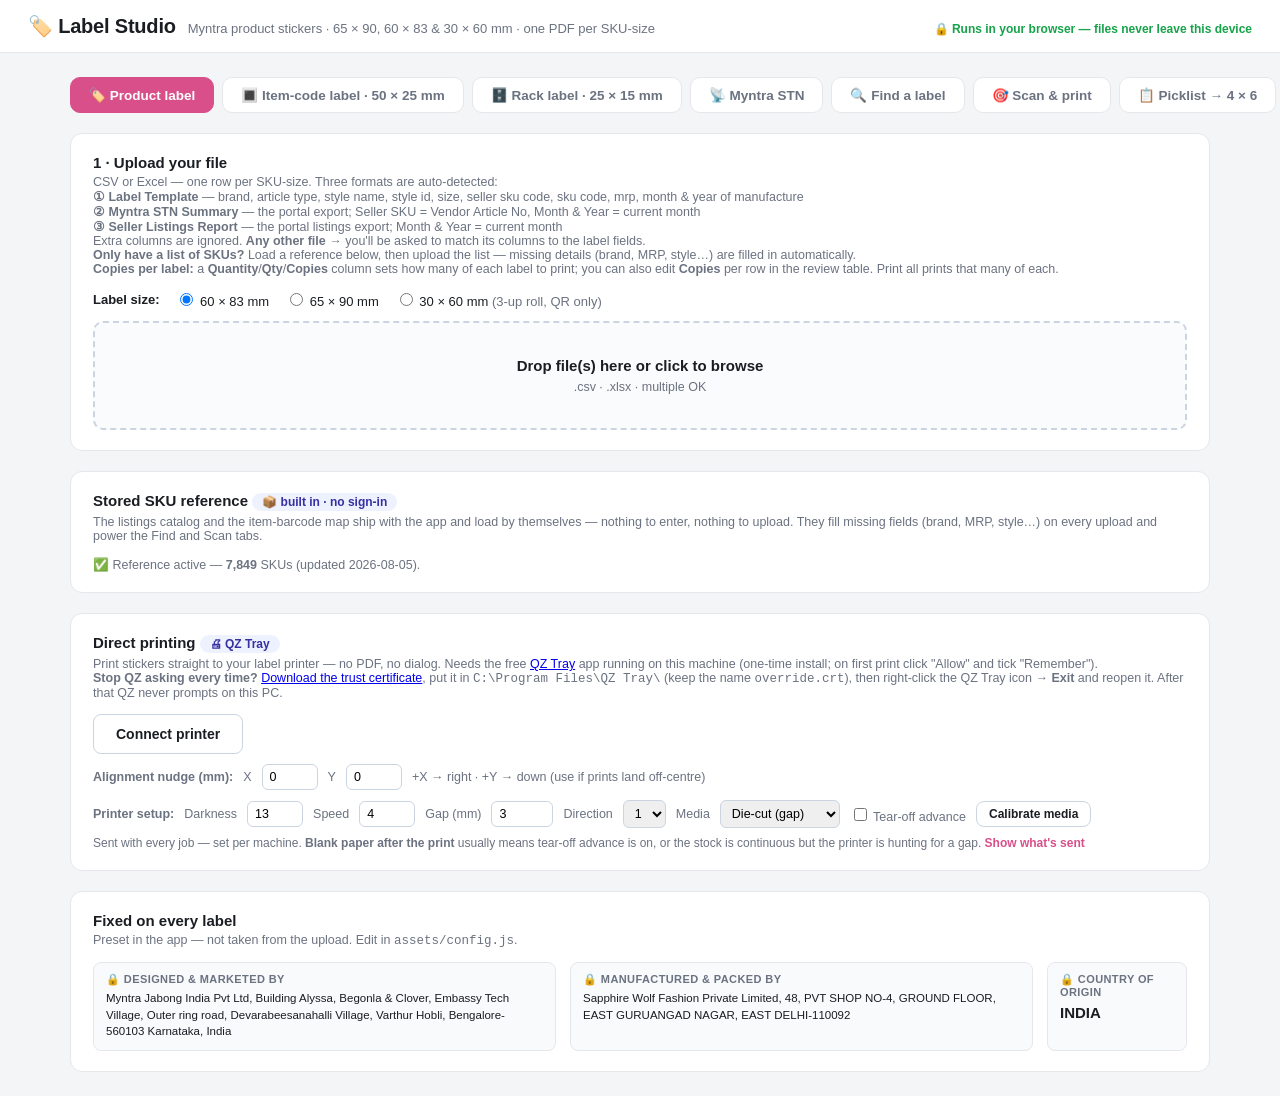
==== index.html @ 897e25c4 "Item labels: extract size from Myntra SIZE box so it prints (fix missing size)" ====
<!DOCTYPE html>
<html lang="en">
<head>
<meta charset="utf-8">
<meta name="viewport" content="width=device-width, initial-scale=1">
<title>Label Studio</title>
<link rel="icon" href="data:image/svg+xml,<svg xmlns='http://www.w3.org/2000/svg' viewBox='0 0 100 100'><text y='.9em' font-size='90'>🏷️</text></svg>">
<link rel="stylesheet" href="style.css?v=50">
</head>
<body>

<header>
  <h1>🏷️ Label Studio</h1>
  <span>Myntra product stickers · 65 × 90, 60 × 83 &amp; 30 × 60 mm · one PDF per SKU-size</span>
  <span class="priv">🔒 Runs in your browser — files never leave this device</span>
</header>

<main>
  <div class="modebar">
    <button class="modebtn active" data-mode="product">🏷️ Product label</button>
    <button class="modebtn" data-mode="item">🔳 Item-code label · 50 × 25 mm</button>
    <button class="modebtn" data-mode="rack">🗄️ Rack label · 25 × 15 mm</button>
    <button class="modebtn" data-mode="stn">📡 Myntra STN</button>
    <button class="modebtn" data-mode="find">🔍 Find a label</button>
    <button class="modebtn" data-mode="scan">🎯 Scan &amp; print</button>
    <button class="modebtn" data-mode="pick">📋 Picklist → 4 × 6</button>
    <button class="modebtn" data-mode="box">📦 Box sticker</button>
  </div>

  <!-- Manual finder -->
  <section class="card hidden" id="findCard">
    <h2>Find a label <span id="findBadge" class="pill ok"></span></h2>
    <div class="sub">Type a <b>seller SKU code</b>, <b>SKU code</b>, <b>style ID</b> or <b>VAN</b>.
      Style ID and VAN are shared across a style's sizes, so those bring back the whole size run —
      print one size or all of them.</div>
    <div style="display:flex;gap:10px;align-items:center;flex-wrap:wrap;margin-top:4px">
      <input id="findInput" placeholder="e.g. 3221-Beige-36 · ANUKHeels97088318 · 30171247 · 3221-Beige"
             autocomplete="off" spellcheck="false">
      <button class="btn primary" id="findBtn">Search</button>
      <button class="btn ghost hidden" id="findPrintAll">Print all results</button>
      <button class="btn ghost hidden" id="findZip">Download ZIP</button>
    </div>
    <div id="findToast"></div>
    <div class="tbl-wrap" style="margin-top:10px">
      <table id="findTbl">
        <thead><tr><th>#</th><th></th><th>Copies</th><th>Seller SKU</th><th>SKU Code</th><th>Size</th>
          <th>MRP</th><th>Brand</th><th>Style Name</th><th>Style ID</th><th>VAN</th></tr></thead>
        <tbody></tbody>
      </table>
    </div>
  </section>

  <!-- STEP 1 -->
  <section class="card">
    <h2>1 · Upload your file</h2>
    <div class="sub" id="helpProduct">CSV or Excel — one row per SKU-size. Three formats are auto-detected:<br>
      <b>① Label Template</b> — brand, article type, style name, style id, size, seller sku code, sku code, mrp, month &amp; year of manufacture<br>
      <b>② Myntra STN Summary</b> — the portal export; Seller SKU = Vendor Article No, Month &amp; Year = current month<br>
      <b>③ Seller Listings Report</b> — the portal listings export; Month &amp; Year = current month<br>
      Extra columns are ignored. <b>Any other file</b> → you'll be asked to match its columns to the label fields.<br>
      <b>Only have a list of SKUs?</b> Load a reference below, then upload the list — missing details (brand, MRP, style…) are filled in automatically.<br>
      <b>Copies per label:</b> a <b>Quantity</b>/<b>Qty</b>/<b>Copies</b> column sets how many of each label to print; you can also edit <b>Copies</b> per row in the review table. Print all prints that many of each.</div>
    <div class="sub hidden" id="helpItem">Upload the <b>Myntra system-generated barcode PDF(s)</b> — one item barcode per page. You can select/drop <b>several PDFs at once</b>; they're combined into one batch and laid out automatically.
      Each item code becomes a sticker in your chosen <b>size</b> and <b>code</b> (encoding the item code):
      <b>50 × 25 mm</b> shows item code + seller SKU + description; <b>25 × 15 mm</b> shows the code + item code + seller SKU.
      <b>Print all</b> sends raw TSPL straight to your TSC printer (50 × 25 prints 2-up, 25 × 15 prints 4-up).</div>
    <div class="sub hidden" id="helpRack">Free-style <b>rack / location labels</b>. Upload a CSV or Excel where the
      <b>first column is the rack code</b> (encoded + printed big). An optional <b>second column</b> prints as a small caption.
      Pick <b>1D barcode</b> or <b>QR (2D)</b> below. Each row becomes a 25 × 15 mm sticker; <b>Print all</b> runs them 4-up on the same TSC roll.</div>
    <div class="sub hidden" id="helpStn"><b>Upload the STN summary CSV(s) first — this tab won't print without one.</b>
      Every label is built from that dispatch, so nothing outside it can be printed by mistake. Then scan or type any of:<br>
      <b>① Item barcode</b> (<code>IB…</code>) — the built-in item map turns it into its SKU<br>
      <b>② SKU code</b> (e.g. <code>ANUKHeels97088318</code>)<br>
      <b>③ Seller SKU code</b> (e.g. <code>3221-Beige-36</code>) — a bare VAN covers every size, so include the size<br>
      Each match prints its label immediately in the size selected above. Connect the printer under <b>Direct printing</b> first.</div>
    <div class="sub hidden" id="helpScan">Scan any item barcode and its product label prints straight away — <b>no file needed</b>.
      Uploading is only for <b>teaching the app something new</b>, and whatever you upload is remembered in this browser:<br>
      <b>Item-barcode export</b> (<code>item_barcode</code>, <code>sku_code</code>) — adds new <code>IB…</code> codes<br>
      <b>Seller Listings Report</b> — adds SKUs that aren't in the built-in catalog yet<br>
      Drop either one above; the type is detected automatically. If a scan fails, the message says which of the two to upload.</div>
    <div class="sub hidden" id="helpPick">Upload the OMS <b>Picklist PDF</b> (one or several). Each becomes a
      <b>4 × 6 inch</b> sticker listing <b>SKU · RACK · QTY</b> in the order the report gives them, which is already
      grouped by rack so the picker walks the aisle in order. Long picklists continue onto further stickers,
      <span id="pickPerPage">25</span> lines each. <b>QTY</b> is the report's <b>Good</b> column — it sums to the picklist total.</div>
    <div class="sub hidden" id="helpBox">Upload the <b>tax invoice PDF</b> (one or several). Each becomes a
      <b>4 × 6 inch</b> carton sticker carrying the <b>Invoice No.</b> and the <b>STN</b> — the invoice prints it
      as <b>STR No.</b> — both in large type and as scannable barcodes, with the date, STN type/status
      and the shipped-to address underneath. <b>Boxes</b> is how many copies print for that invoice. The <b>packing list number</b> is not on the invoice — type it in after upload and it prints under the STN.</div>
    <div class="sub hidden" id="helpFind">No file needed — search the built-in catalog in the <b>Find a label</b> panel below.</div>
    <div id="prodSizeRow" style="margin:2px 0 12px;font-size:13px;display:flex;gap:16px;align-items:center;flex-wrap:wrap;">
      <b>Label size:</b>
      <label style="cursor:pointer"><input type="radio" name="prodSize" value="60x83" checked> 60 × 83 mm</label>
      <label style="cursor:pointer"><input type="radio" name="prodSize" value="65x90"> 65 × 90 mm</label>
      <label style="cursor:pointer"><input type="radio" name="prodSize" value="30x60"> 30 × 60 mm <span style="color:var(--muted)">(3-up roll, QR only)</span></label>
    </div>
    <div class="hidden" id="itemSizeRow" style="margin:2px 0 8px;font-size:13px;display:flex;gap:16px;align-items:center;">
      <b>Label size:</b>
      <label style="cursor:pointer"><input type="radio" name="itemSize" value="50x25" checked> 50 × 25 mm</label>
      <label style="cursor:pointer"><input type="radio" name="itemSize" value="25x15"> 25 × 15 mm</label>
    </div>
    <div class="hidden" id="codeTypeRow" style="margin:2px 0 14px;font-size:13px;display:flex;gap:16px;align-items:center;">
      <b>Code on the label:</b>
      <label style="cursor:pointer"><input type="radio" name="codeType" value="barcode" checked> Linear barcode (1D)</label>
      <label style="cursor:pointer"><input type="radio" name="codeType" value="qr"> QR code (2D)</label>
    </div>
    <div id="drop">
      <div class="big">Drop file(s) here or click to browse</div>
      <div class="small" id="dropHint">.csv · .xlsx · multiple OK</div>
    </div>
    <input type="file" id="fileInput" accept=".csv,.xlsx,.xls,.xlsm" multiple>
    <div id="uploadToast"></div>
  </section>

  <!-- Stored reference (encrypted, unlocked with the team password) -->
  <section class="card" id="refCard">
    <h2>Stored SKU reference <span class="pill priv-pill">📦 built in · no sign-in</span></h2>
    <div class="sub">The listings catalog and the item-barcode map ship with the app and load by themselves —
      nothing to enter, nothing to upload. They fill missing fields (brand, MRP, style…) on every upload
      and power the Find and Scan tabs.</div>
    <div id="masterInfo" style="font-size:12.5px;color:var(--muted);margin-top:10px;"></div>
  </section>

  <!-- Direct printing via QZ Tray -->
  <section class="card" id="printCard">
    <h2>Direct printing <span class="pill priv-pill" id="qzBadge">🖨 QZ Tray</span></h2>
    <div class="sub">Print stickers straight to your label printer — no PDF, no dialog. Needs the free
      <a href="https://qz.io/download/" target="_blank" rel="noopener">QZ Tray</a> app running on this machine
      (one-time install; on first print click "Allow" and tick "Remember").<br>
      <b>Stop QZ asking every time?</b> <a href="override.crt" download>Download the trust certificate</a>,
      put it in <code>C:\Program Files\QZ Tray\</code> (keep the name <code>override.crt</code>), then right-click
      the QZ Tray icon → <b>Exit</b> and reopen it. After that QZ never prompts on this PC.</div>
    <div style="display:flex;gap:12px;align-items:center;flex-wrap:wrap">
      <button class="btn ghost" id="qzConnect">Connect printer</button>
      <select id="qzPrinter" class="hidden" style="padding:8px 10px;border:1px solid #cbd5e1;border-radius:7px;font-size:13px;min-width:240px"></select>
      <label class="hidden" id="qzCopiesWrap" style="font-size:12.5px;color:var(--muted)">Copies
        <input type="number" id="qzCopies" min="1" value="1" style="width:56px;padding:6px 8px;border:1px solid #cbd5e1;border-radius:7px;font-size:13px;margin-left:4px"></label>
    </div>
    <div id="qzInfo" style="font-size:12.5px;color:var(--muted);margin-top:10px;"></div>
    <div style="margin-top:10px;font-size:12.5px;color:var(--muted);display:flex;gap:10px;align-items:center;flex-wrap:wrap">
      <b>Alignment nudge (mm):</b>
      X <input id="offX" type="number" step="0.5" value="0" style="width:56px;padding:5px 7px;border:1px solid #cbd5e1;border-radius:6px;font-size:12.5px">
      Y <input id="offY" type="number" step="0.5" value="0" style="width:56px;padding:5px 7px;border:1px solid #cbd5e1;border-radius:6px;font-size:12.5px">
      <span>+X → right · +Y → down (use if prints land off-centre)</span>
    </div>
    <div style="margin-top:10px;font-size:12.5px;color:var(--muted);display:flex;gap:10px;align-items:center;flex-wrap:wrap">
      <b>Printer setup:</b>
      Darkness <input id="pDensity" type="number" min="0" max="15" step="1" value="13" style="width:56px;padding:5px 7px;border:1px solid #cbd5e1;border-radius:6px;font-size:12.5px">
      Speed <input id="pSpeed" type="number" min="1" max="12" step="1" value="4" style="width:56px;padding:5px 7px;border:1px solid #cbd5e1;border-radius:6px;font-size:12.5px">
      Gap (mm) <input id="pGap" type="number" min="0" step="0.5" value="3" style="width:62px;padding:5px 7px;border:1px solid #cbd5e1;border-radius:6px;font-size:12.5px">
      Direction
      <select id="pDirection" style="padding:5px 7px;border:1px solid #cbd5e1;border-radius:6px;font-size:12.5px">
        <option value="1">1</option><option value="0">0</option>
      </select>
      Media
      <select id="pMedia" style="padding:5px 7px;border:1px solid #cbd5e1;border-radius:6px;font-size:12.5px">
        <option value="gap">Die-cut (gap)</option>
        <option value="continuous">Continuous roll</option>
        <option value="bline">Black mark</option>
      </select>
      <label style="cursor:pointer"><input type="checkbox" id="pTear"> Tear-off advance</label>
      <button class="btn ghost" id="pCalibrate" style="padding:5px 12px;font-size:12px">Calibrate media</button>
    </div>
    <div style="margin-top:8px;font-size:12px;color:var(--muted)">
      Sent with every job — set per machine. <b>Blank paper after the print</b> usually means
      tear-off advance is on, or the stock is continuous but the printer is hunting for a gap.
      <a id="pShow" style="color:var(--accent);cursor:pointer;font-weight:600">Show what's sent</a>
      <pre id="pDump" class="hidden" style="margin:8px 0 0;padding:8px 10px;background:#f8fafc;border:1px solid var(--line);border-radius:6px;font-size:11.5px;white-space:pre-wrap"></pre>
    </div>
  </section>

  <!-- Fixed values -->
  <section class="card">
    <h2>Fixed on every label</h2>
    <div class="sub">Preset in the app — not taken from the upload. Edit in <code>assets/config.js</code>.</div>
    <div class="fixed-grid">
      <div class="fixed-box"><div class="k">🔒 Designed &amp; Marketed By</div><div class="v" id="fxDesigned"></div></div>
      <div class="fixed-box"><div class="k">🔒 Manufactured &amp; Packed By</div><div class="v" id="fxMfg"></div></div>
      <div class="fixed-box"><div class="k">🔒 Country of Origin</div><div class="v" id="fxCountry" style="font-size:15px;font-weight:700;"></div></div>
    </div>
  </section>

  <!-- STEP 1b : mapping -->
  <section class="card hidden" id="mapCard">
    <h2>Map columns <span class="pill warn" id="mapBadge">new format</span></h2>
    <div class="sub">This file doesn't match a known format. Pick which column fills each label field — best guesses are pre-selected. Check the sample values.</div>
    <div id="mapGrid"></div>
    <div id="mapToast"></div>
    <div style="margin-top:14px"><button class="btn primary" id="mapBtn">Apply mapping →</button></div>
  </section>

  <!-- Picklist -> 4x6 stickers -->
  <section class="card hidden" id="pickCard">
    <h2>Picklist <span id="pickBadge" class="pill ok"></span></h2>
    <div class="sub">Check the lines, then print or download.</div>
    <div style="margin:2px 0 10px;font-size:12.5px;color:var(--muted);display:flex;gap:10px;align-items:center;flex-wrap:wrap">
      <b>Sticker size:</b>
      W <input id="pickW" type="number" min="20" step="0.1" value="101.6" style="width:70px;padding:5px 7px;border:1px solid #cbd5e1;border-radius:6px;font-size:12.5px"> mm
      H <input id="pickH" type="number" min="20" step="0.1" value="152.4" style="width:70px;padding:5px 7px;border:1px solid #cbd5e1;border-radius:6px;font-size:12.5px"> mm
      <span>4 × 6 in = 101.6 × 152.4. This is the SIZE sent to the printer — match your stock.</span>
    </div>
    <div id="pickToast"></div>
    <div style="display:flex;gap:10px;align-items:center;flex-wrap:wrap;margin-bottom:10px">
      <button class="btn ghost" id="pickPreview">Preview sticker</button>
      <button class="btn primary" id="pickPrint">Print stickers</button>
      <button class="btn ghost" id="pickZip">Download PDF</button>
    </div>
    <div class="tbl-wrap">
      <table id="pickTbl">
        <thead><tr><th>#</th><th>SKU</th><th>Rack</th><th>Qty</th><th>Picklist</th></tr></thead>
        <tbody></tbody>
      </table>
    </div>
  </section>

  <!-- Invoice -> 4x6 box stickers -->
  <section class="card hidden" id="boxCard">
    <h2>Box sticker <span id="boxBadge" class="pill ok"></span></h2>
    <div class="sub">Check what was read off the invoice, set how many boxes it ships in, then print or download.</div>
    <div style="margin:2px 0 10px;font-size:12.5px;color:var(--muted);display:flex;gap:10px;align-items:center;flex-wrap:wrap">
      <b>Sticker size:</b>
      W <input id="boxW" type="number" min="20" step="0.1" value="101.6" style="width:70px;padding:5px 7px;border:1px solid #cbd5e1;border-radius:6px;font-size:12.5px"> mm
      H <input id="boxH" type="number" min="20" step="0.1" value="152.4" style="width:70px;padding:5px 7px;border:1px solid #cbd5e1;border-radius:6px;font-size:12.5px"> mm
      <span>4 × 6 in = 101.6 × 152.4. This is the SIZE sent to the printer — match your stock.</span>
    </div>
    <div id="boxToast"></div>
    <div style="display:flex;gap:10px;align-items:center;flex-wrap:wrap;margin-bottom:10px">
      <button class="btn ghost" id="boxPreview">Preview sticker</button>
      <button class="btn primary" id="boxPrint">Print stickers</button>
      <button class="btn ghost" id="boxZip">Download PDF</button>
    </div>
    <div class="tbl-wrap">
      <table id="boxTbl">
        <thead><tr><th>#</th><th>Boxes</th><th>Invoice No.</th><th>STN / STR No.</th><th>Packing list no.</th>
          <th>Dated</th><th>Qty</th><th>Type</th><th>Status</th><th>File</th></tr></thead>
        <tbody></tbody>
      </table>
    </div>
  </section>

  <!-- General scan station: no file required, uploads extend the universe -->
  <section class="card hidden" id="uscanCard">
    <h2>Scan &amp; print <span id="uscanBadge" class="pill ok"></span></h2>
    <div class="sub">Click the box, then scan or type an item barcode, SKU code or seller SKU code.
      Each match prints its label immediately in the size selected above.</div>
    <div id="uscanState"></div>
    <input id="uscanInput" placeholder="Scan item barcode · SKU code · seller SKU code"
           autocomplete="off" spellcheck="false">
    <div id="uscanLast"></div>
    <div style="margin-top:12px;display:flex;gap:10px;align-items:center;flex-wrap:wrap">
      <span class="pill" id="uscanCount">0 printed</span>
      <button class="btn ghost" id="uscanClear">Clear log</button>
      <button class="btn ghost" id="uscanForget">Forget uploaded data</button>
    </div>
    <div class="tbl-wrap" style="margin-top:10px">
      <table id="uscanTbl">
        <thead><tr><th>#</th><th>Scanned</th><th>SKU</th><th>Seller SKU</th><th>Size</th><th>Brand</th><th>Result</th></tr></thead>
        <tbody></tbody>
      </table>
    </div>
  </section>

  <!-- STN scan station -->
  <section class="card hidden" id="scanCard">
    <h2>2 · Scan &amp; print <span id="scanBadge" class="pill ok"></span></h2>
    <div class="sub">Click the box, then scan or type. Item barcode, SKU code or seller SKU code — each
      prints its 60 × 83 mm label straight away, and must be present in the loaded STN.</div>
    <div id="scanState"></div>
    <input id="scanInput" placeholder="Scan item barcode · SKU code · seller SKU code"
           autocomplete="off" spellcheck="false">
    <div id="scanLast"></div>
    <div style="margin-top:12px;display:flex;gap:10px;align-items:center;flex-wrap:wrap">
      <span class="pill" id="scanCount">0 printed</span>
      <button class="btn ghost" id="scanClear">Clear log</button>
    </div>
    <div class="tbl-wrap" style="margin-top:10px">
      <table id="scanTbl">
        <thead><tr><th>#</th><th>Item code</th><th>SKU</th><th>Seller SKU</th><th>Size</th><th>Brand</th><th>Result</th></tr></thead>
        <tbody></tbody>
      </table>
    </div>
  </section>

  <!-- STEP 2 : review -->
  <section class="card hidden" id="reviewCard">
    <h2>2 · Review <span id="fileBadge" class="pill ok"></span></h2>
    <div class="sub">Check the data, preview any label, then generate.</div>
    <div id="problemToast"></div>
    <div class="tbl-wrap">
      <table id="tbl">
        <thead><tr>
          <th>#</th><th></th><th>Seller SKU</th><th>SKU Code (barcode)</th><th>Size</th>
          <th>MRP</th><th>Brand</th><th>Article Type</th><th>Style Name</th><th>Style ID</th><th>Month &amp; Year</th>
        </tr></thead>
        <tbody></tbody>
      </table>
    </div>
  </section>

  <!-- STEP 3 : print or download -->
  <section class="card hidden" id="genCard">
    <h2>3 · Print or download</h2>
    <div class="sub">Print every label straight to your label printer, or download them as a ZIP of 60 × 83 mm PDFs (named by Seller SKU).</div>
    <div class="genbar">
      <button class="btn primary" id="printAllBtn" disabled title="Connect a printer above first">🖨 Print all</button>
      <button class="btn ghost" id="genBtn">⬇ Generate ZIP</button>
      <div class="progress" id="prog"><div class="fill" id="progFill"></div></div>
      <span id="genMsg"></span>
      <button class="btn" id="downloadBtn">⬇ Download ZIP</button>
    </div>
  </section>
</main>

<div id="modal"><div class="box">
  <h3>Label preview <a id="pvClose">✕</a></h3>
  <iframe id="pvFrame"></iframe>
</div></div>

<script src="vendor/papaparse.min.js"></script>
<script src="vendor/xlsx.full.min.js"></script>
<script src="vendor/JsBarcode.all.min.js"></script>
<script src="vendor/jspdf.umd.min.js"></script>
<script src="vendor/jszip.min.js"></script>
<script src="vendor/qz-tray.js"></script>
<script src="vendor/pdf.min.js"></script>
<script src="vendor/qrcode.min.js"></script>
<script src="assets/config.js?v=50"></script>
<script src="assets/reference.enc.js?v=50"></script>
<script src="assets/items.enc.js?v=50"></script>
<script src="assets/parse.js?v=50"></script>
<script src="assets/label.js?v=50"></script>
<script src="assets/itemlabel.js?v=50"></script>
<script src="assets/picklist.js?v=50"></script>
<script src="assets/boxlabel.js?v=50"></script>
<script src="assets/tsc.js?v=50"></script>
<script src="assets/qz-cert.js?v=50"></script>
<script src="assets/print.js?v=50"></script>
<script src="assets/app.js?v=50"></script>
</body>
</html>
---- style.css ----
:root {
  --bg: #f4f5f7; --card: #ffffff; --ink: #1a1d21; --muted: #6b7280;
  --accent: #d94f8a; --accent-dark: #b93a72; --ok: #16a34a; --warn: #d97706;
  --err: #dc2626; --line: #e5e7eb;
}
* { box-sizing: border-box; }
body {
  margin: 0; background: var(--bg); color: var(--ink);
  font-family: -apple-system, BlinkMacSystemFont, "Segoe UI", Roboto, Arial, sans-serif;
}
header {
  background: #fff; border-bottom: 1px solid var(--line);
  padding: 14px 28px; display: flex; align-items: baseline; gap: 12px; flex-wrap: wrap;
}
header h1 { margin: 0; font-size: 20px; letter-spacing: -0.2px; }
header span { color: var(--muted); font-size: 13px; }
header .priv { margin-left: auto; color: var(--ok); font-size: 12px; font-weight: 600; }
main { max-width: 1180px; margin: 24px auto; padding: 0 20px; display: grid; gap: 20px; }

.modebar { display: flex; gap: 8px; }
.modebtn { flex: 0 0 auto; padding: 9px 18px; border: 1px solid var(--line); background: #fff; color: var(--muted);
           border-radius: 10px; font-size: 13.5px; font-weight: 700; cursor: pointer; transition: all .12s; }
.modebtn.active { background: var(--accent); color: #fff; border-color: var(--accent); }
.modebtn:not(.active):hover { background: #fdf3f8; color: var(--ink); }

.card { background: var(--card); border: 1px solid var(--line); border-radius: 12px; padding: 20px 22px; }
.card h2 { margin: 0 0 4px; font-size: 15px; }
.card .sub { color: var(--muted); font-size: 12.5px; margin-bottom: 14px; }

#drop {
  border: 2px dashed #cbd5e1; border-radius: 10px; padding: 34px 20px;
  text-align: center; cursor: pointer; transition: all .15s; background: #fafbfc;
}
#drop:hover, #drop.drag { border-color: var(--accent); background: #fdf3f8; }
#drop .big { font-size: 15px; font-weight: 600; }
#drop .small { color: var(--muted); font-size: 12.5px; margin-top: 6px; }
#fileInput { display: none; }

.fixed-grid { display: grid; grid-template-columns: 1fr 1fr 140px; gap: 14px; }
.fixed-box { background: #f8fafc; border: 1px solid var(--line); border-radius: 8px; padding: 10px 12px; }
.fixed-box .k { font-size: 11px; font-weight: 700; text-transform: uppercase; letter-spacing: .4px; color: var(--muted); margin-bottom: 4px; }
.fixed-box .v { font-size: 11.5px; line-height: 1.45; }

.pill { display: inline-block; padding: 2px 10px; border-radius: 999px; font-size: 12px; font-weight: 600; }
.pill.ok { background: #dcfce7; color: var(--ok); }
.pill.warn { background: #fef3c7; color: var(--warn); }

.tbl-wrap { overflow: auto; max-height: 420px; border: 1px solid var(--line); border-radius: 8px; }
table { border-collapse: collapse; width: 100%; font-size: 12.5px; }
th, td { padding: 7px 10px; border-bottom: 1px solid var(--line); text-align: left; white-space: nowrap; }
th { background: #f8fafc; position: sticky; top: 0; font-size: 11px; text-transform: uppercase; letter-spacing: .3px; color: var(--muted); z-index: 1; }
tr:hover td { background: #fdf7fa; }
tr.bad td { background: #fff5f5; }
td.rownum { color: var(--muted); }
td.src { color: var(--muted); font-size: 11.5px; max-width: 150px; overflow: hidden;
         text-overflow: ellipsis; white-space: nowrap; }
.src { color: var(--muted); font-size: 11px; }
td.ok { color: #15803d; } td.err { color: #b91c1c; }

#scanInput {
  width: 100%; margin-top: 10px; padding: 16px 18px; font-size: 22px;
  font-family: ui-monospace, SFMono-Regular, Menlo, monospace; letter-spacing: .5px;
  border: 2px solid var(--line); border-radius: 10px; background: #fff;
}
#scanInput:focus { outline: none; border-color: #2563eb; box-shadow: 0 0 0 4px rgba(37,99,235,.12); }
tr td a.pv, tr td a.pr { color: var(--accent); text-decoration: none; font-weight: 600; cursor: pointer; }

.btn { appearance: none; border: 0; border-radius: 8px; padding: 11px 22px; font-size: 14px; font-weight: 700; cursor: pointer; transition: background .15s; }
.btn.primary { background: var(--accent); color: #fff; }
.btn.primary:hover { background: var(--accent-dark); }
.btn.primary:disabled { background: #e2c3d2; cursor: not-allowed; }
.btn.ghost { background: #fff; color: var(--ink); border: 1px solid #cbd5e1; }
.btn.ghost:hover { background: #f8fafc; }
.pill.priv-pill { background: #eef2ff; color: #3730a3; }

.genbar { display: flex; align-items: center; gap: 16px; flex-wrap: wrap; }
.progress { flex: 1; min-width: 220px; height: 10px; background: #eef0f3; border-radius: 999px; overflow: hidden; display: none; }
.progress .fill { height: 100%; width: 0%; background: var(--accent); transition: width .2s; }
#genMsg { font-size: 13px; color: var(--muted); }
#downloadBtn { display: none; background: var(--ok); color: #fff; }
#downloadBtn:hover { background: #12813b; }

.map-row { display: grid; grid-template-columns: 240px 260px 1fr; gap: 12px; align-items: center; padding: 8px 0; border-bottom: 1px solid var(--line); }
.map-row:last-child { border-bottom: 0; }
.map-field { font-size: 13px; font-weight: 600; }
.map-field .req { color: var(--err); }
.map-field .opt { color: var(--muted); font-weight: 400; font-size: 11.5px; }
.map-row select { width: 100%; padding: 7px 8px; border: 1px solid #cbd5e1; border-radius: 7px; font-size: 13px; background: #fff; color: var(--ink); }
.map-row select.unset { border-color: var(--err); background: #fff7f7; }
.map-sample { font-size: 12px; color: var(--muted); overflow: hidden; text-overflow: ellipsis; white-space: nowrap; }

#modal { display: none; position: fixed; inset: 0; background: rgba(15,18,25,.55); z-index: 50; align-items: center; justify-content: center; }
#modal .box { background: #fff; border-radius: 12px; padding: 16px; width: 340px; max-width: 92vw; }
#modal .box h3 { margin: 0 0 10px; font-size: 14px; display:flex; justify-content: space-between; }
#modal .box h3 a { cursor: pointer; color: var(--muted); text-decoration: none; font-size: 18px; line-height: 1; }
#pvFrame { width: 100%; height: 430px; border: 1px solid var(--line); border-radius: 8px; }

.hidden { display: none !important; }
.toast { font-size: 13px; padding: 10px 14px; border-radius: 8px; margin-top: 12px; }
.toast.err { background: #fee2e2; color: var(--err); }
.toast.warn { background: #fef3c7; color: #92400e; }
.toast.ok-toast { background: #dcfce7; color: #166534; }

#findInput {
  flex: 1 1 340px; min-width: 260px; padding: 11px 14px; font-size: 15px;
  font-family: ui-monospace, SFMono-Regular, Menlo, monospace;
  border: 1px solid var(--line); border-radius: 9px; background: #fff;
}
#findInput:focus { outline: none; border-color: #2563eb; box-shadow: 0 0 0 3px rgba(37,99,235,.12); }
#scanInput:disabled { background: #f1f5f9; color: var(--muted); border-style: dashed; cursor: not-allowed; }
#uscanInput {
  width: 100%; margin-top: 10px; padding: 16px 18px; font-size: 22px;
  font-family: ui-monospace, SFMono-Regular, Menlo, monospace; letter-spacing: .5px;
  border: 2px solid var(--line); border-radius: 10px; background: #fff;
}
#uscanInput:focus { outline: none; border-color: #2563eb; box-shadow: 0 0 0 4px rgba(37,99,235,.12); }
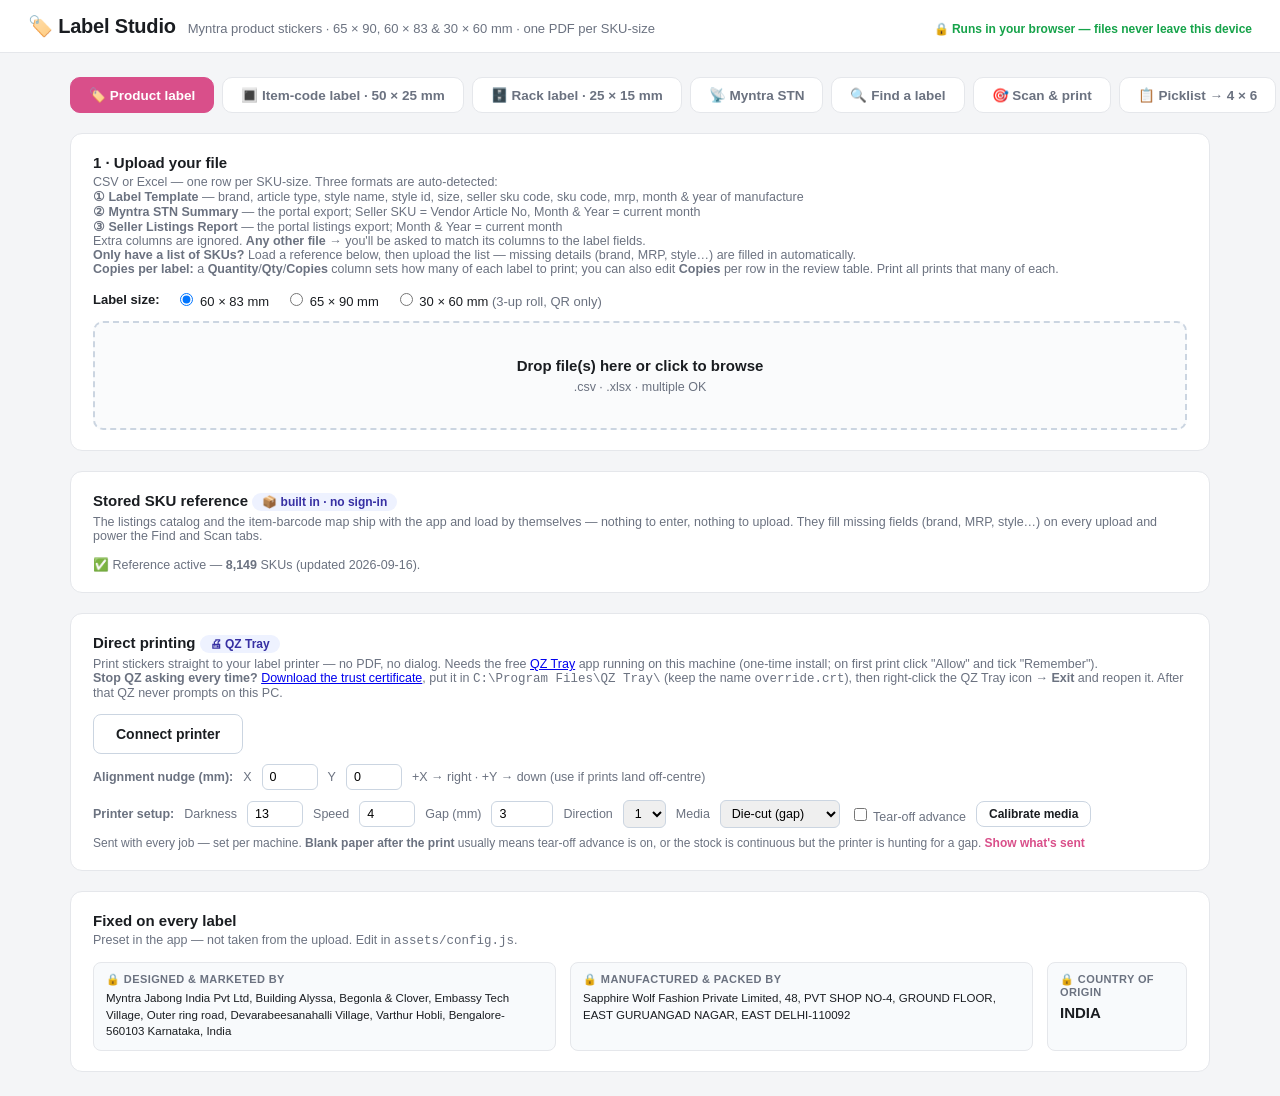
==== commit 1ae6c15c: "GRN label: match colour-inclusive seller SKU + refresh catalog to 2026-09-11/09-03 (8149 SKUs)" ====
--- a/index.html
+++ b/index.html
@@ -5,7 +5,7 @@
 <meta name="viewport" content="width=device-width, initial-scale=1">
 <title>Label Studio</title>
 <link rel="icon" href="data:image/svg+xml,<svg xmlns='http://www.w3.org/2000/svg' viewBox='0 0 100 100'><text y='.9em' font-size='90'>🏷️</text></svg>">
-<link rel="stylesheet" href="style.css?v=50">
+<link rel="stylesheet" href="style.css?v=53">
 </head>
 <body>
 
@@ -25,6 +25,7 @@
     <button class="modebtn" data-mode="scan">🎯 Scan &amp; print</button>
     <button class="modebtn" data-mode="pick">📋 Picklist → 4 × 6</button>
     <button class="modebtn" data-mode="box">📦 Box sticker</button>
+    <button class="modebtn" data-mode="grn">🧾 GRN label · 60 × 83 mm</button>
   </div>
 
   <!-- Manual finder -->
@@ -87,6 +88,14 @@
       as <b>STR No.</b> — both in large type and as scannable barcodes, with the date, STN type/status
       and the shipped-to address underneath. <b>Boxes</b> is how many copies print for that invoice. The <b>packing list number</b> is not on the invoice — type it in after upload and it prints under the STN.</div>
     <div class="sub hidden" id="helpFind">No file needed — search the built-in catalog in the <b>Find a label</b> panel below.</div>
+    <div class="sub hidden" id="helpGrn">Turn <b>item codes</b> into the full <b>60 × 83 mm product label</b> — brand, style, MRP,
+      addresses, the dual <b>EU / UK size</b> and the bottom SKU barcode — with the <b>item code added as a QR</b> and text,
+      exactly like the GRN app. Upload either:<br>
+      <b>① An Excel / CSV of item codes</b> (a column of <code>IB…</code> codes; a <code>SKU code</code> or
+      <code>Seller SKU</code> column is used if present)<br>
+      <b>② The Myntra barcode PDF(s)</b> — item code + seller SKU per page<br>
+      Everything else is filled from the built-in catalog. If an item code isn't known yet, add it once in
+      <b>Scan &amp; print</b> (item-barcode export), or include its SKU column in the file.</div>
     <div id="prodSizeRow" style="margin:2px 0 12px;font-size:13px;display:flex;gap:16px;align-items:center;flex-wrap:wrap;">
       <b>Label size:</b>
       <label style="cursor:pointer"><input type="radio" name="prodSize" value="60x83" checked> 60 × 83 mm</label>
@@ -323,17 +332,17 @@
 <script src="vendor/qz-tray.js"></script>
 <script src="vendor/pdf.min.js"></script>
 <script src="vendor/qrcode.min.js"></script>
-<script src="assets/config.js?v=50"></script>
-<script src="assets/reference.enc.js?v=50"></script>
-<script src="assets/items.enc.js?v=50"></script>
-<script src="assets/parse.js?v=50"></script>
-<script src="assets/label.js?v=50"></script>
-<script src="assets/itemlabel.js?v=50"></script>
-<script src="assets/picklist.js?v=50"></script>
-<script src="assets/boxlabel.js?v=50"></script>
-<script src="assets/tsc.js?v=50"></script>
-<script src="assets/qz-cert.js?v=50"></script>
-<script src="assets/print.js?v=50"></script>
-<script src="assets/app.js?v=50"></script>
+<script src="assets/config.js?v=53"></script>
+<script src="assets/reference.enc.js?v=53"></script>
+<script src="assets/items.enc.js?v=53"></script>
+<script src="assets/parse.js?v=53"></script>
+<script src="assets/label.js?v=53"></script>
+<script src="assets/itemlabel.js?v=53"></script>
+<script src="assets/picklist.js?v=53"></script>
+<script src="assets/boxlabel.js?v=53"></script>
+<script src="assets/tsc.js?v=53"></script>
+<script src="assets/qz-cert.js?v=53"></script>
+<script src="assets/print.js?v=53"></script>
+<script src="assets/app.js?v=53"></script>
 </body>
 </html>
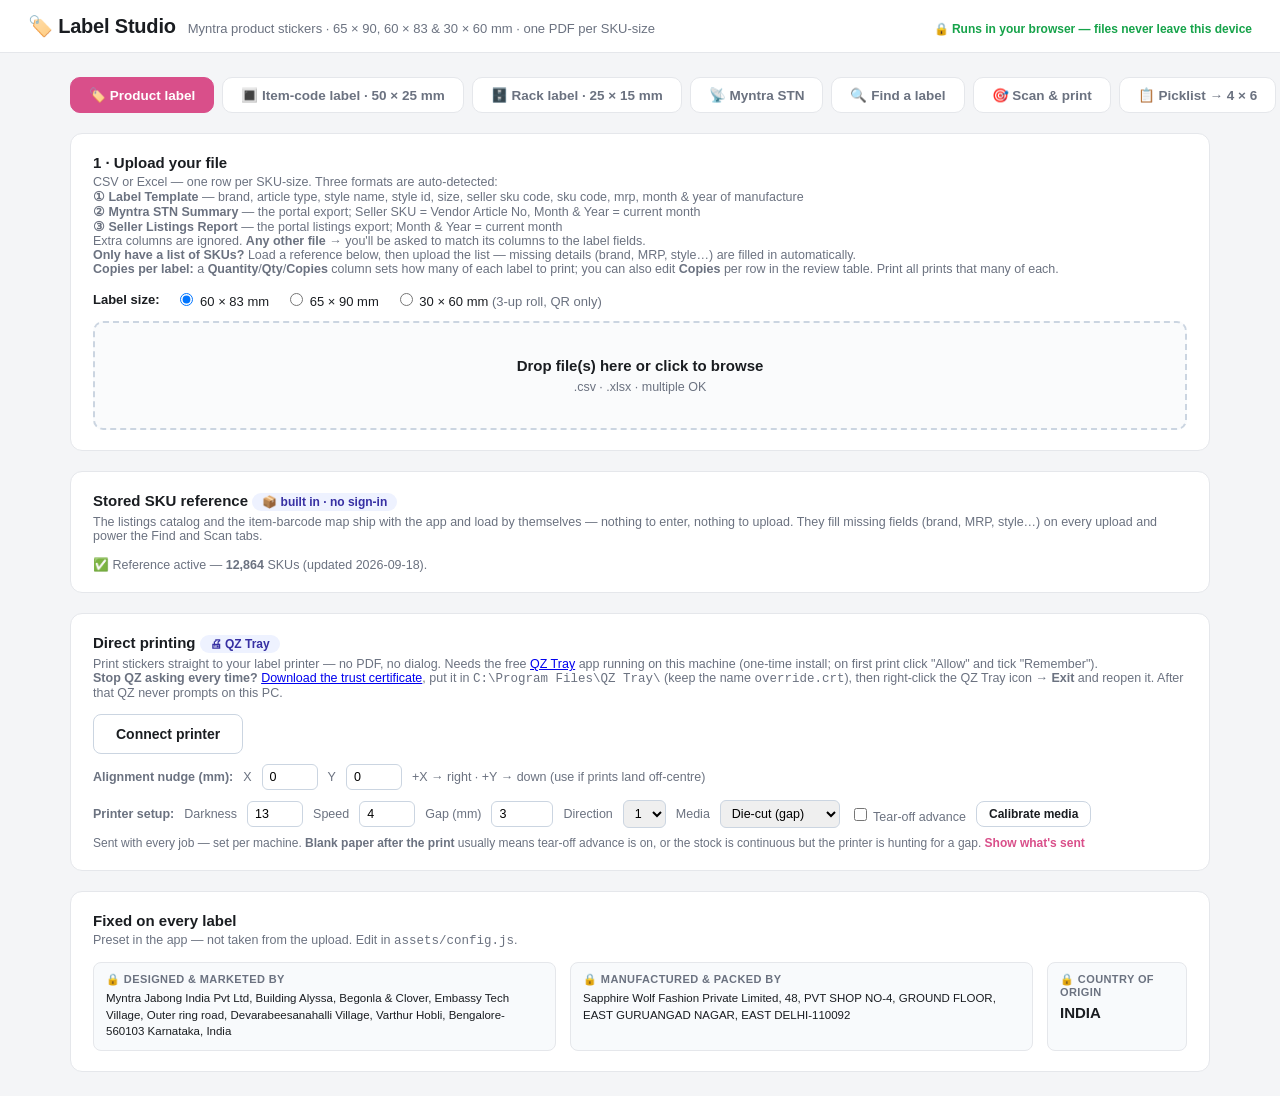
==== commit 03a88658: "Catalog: refresh to 2026-09-17/18 across all 4 accounts (30970,41677,47937,10338) = 12864 SKUs" ====
--- a/index.html
+++ b/index.html
@@ -5,7 +5,7 @@
 <meta name="viewport" content="width=device-width, initial-scale=1">
 <title>Label Studio</title>
 <link rel="icon" href="data:image/svg+xml,<svg xmlns='http://www.w3.org/2000/svg' viewBox='0 0 100 100'><text y='.9em' font-size='90'>🏷️</text></svg>">
-<link rel="stylesheet" href="style.css?v=53">
+<link rel="stylesheet" href="style.css?v=55">
 </head>
 <body>
 
@@ -332,17 +332,17 @@
 <script src="vendor/qz-tray.js"></script>
 <script src="vendor/pdf.min.js"></script>
 <script src="vendor/qrcode.min.js"></script>
-<script src="assets/config.js?v=53"></script>
-<script src="assets/reference.enc.js?v=53"></script>
-<script src="assets/items.enc.js?v=53"></script>
-<script src="assets/parse.js?v=53"></script>
-<script src="assets/label.js?v=53"></script>
-<script src="assets/itemlabel.js?v=53"></script>
-<script src="assets/picklist.js?v=53"></script>
-<script src="assets/boxlabel.js?v=53"></script>
-<script src="assets/tsc.js?v=53"></script>
-<script src="assets/qz-cert.js?v=53"></script>
-<script src="assets/print.js?v=53"></script>
-<script src="assets/app.js?v=53"></script>
+<script src="assets/config.js?v=55"></script>
+<script src="assets/reference.enc.js?v=55"></script>
+<script src="assets/items.enc.js?v=55"></script>
+<script src="assets/parse.js?v=55"></script>
+<script src="assets/label.js?v=55"></script>
+<script src="assets/itemlabel.js?v=55"></script>
+<script src="assets/picklist.js?v=55"></script>
+<script src="assets/boxlabel.js?v=55"></script>
+<script src="assets/tsc.js?v=55"></script>
+<script src="assets/qz-cert.js?v=55"></script>
+<script src="assets/print.js?v=55"></script>
+<script src="assets/app.js?v=55"></script>
 </body>
 </html>
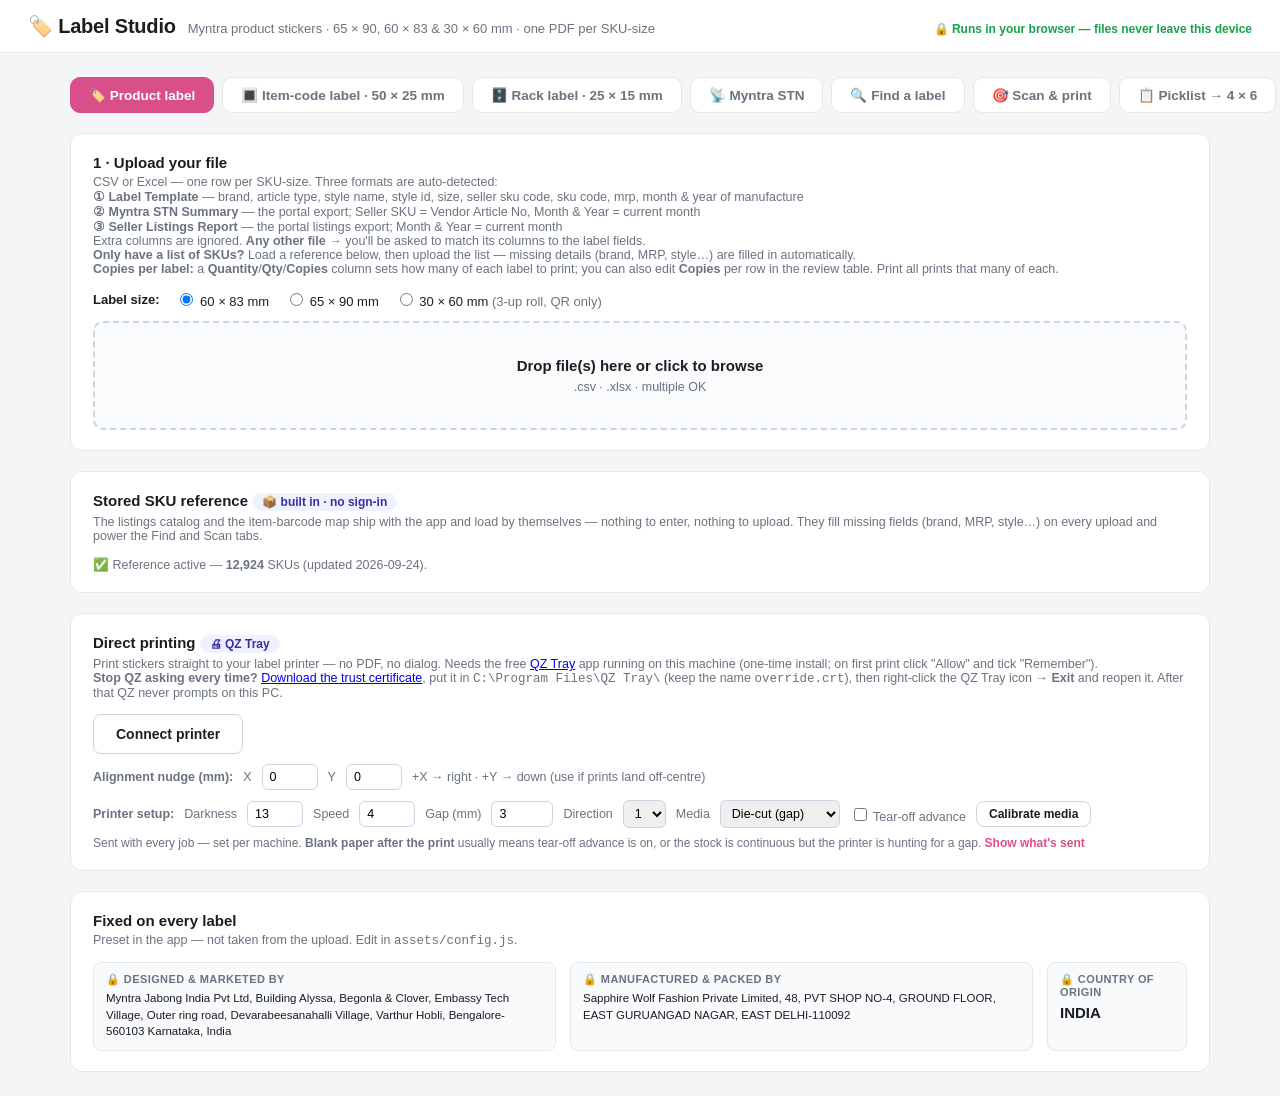
==== commit 38a8170e: "Picklist tab: Split by floor -> ZIP of per-floor A4 picklists New 'Split by floor (ZIP)' button: gro" ====
--- a/index.html
+++ b/index.html
@@ -5,7 +5,7 @@
 <meta name="viewport" content="width=device-width, initial-scale=1">
 <title>Label Studio</title>
 <link rel="icon" href="data:image/svg+xml,<svg xmlns='http://www.w3.org/2000/svg' viewBox='0 0 100 100'><text y='.9em' font-size='90'>🏷️</text></svg>">
-<link rel="stylesheet" href="style.css?v=55">
+<link rel="stylesheet" href="style.css?v=56">
 </head>
 <body>
 
@@ -82,7 +82,8 @@
     <div class="sub hidden" id="helpPick">Upload the OMS <b>Picklist PDF</b> (one or several). Each becomes a
       <b>4 × 6 inch</b> sticker listing <b>SKU · RACK · QTY</b> in the order the report gives them, which is already
       grouped by rack so the picker walks the aisle in order. Long picklists continue onto further stickers,
-      <span id="pickPerPage">25</span> lines each. <b>QTY</b> is the report's <b>Good</b> column — it sums to the picklist total.</div>
+      <span id="pickPerPage">25</span> lines each. <b>QTY</b> is the report's <b>Good</b> column — it sums to the picklist total.<br>
+      <b>Split by floor:</b> <b>⬇ Split by floor (ZIP)</b> gives one full-page A4 picklist per floor (FL-01, FL-02… + Ground), each sorted in rack walk-order with Picked / Not-Found columns — handles <code>FL-04-…</code>, <code>SW-FL-01-…</code>, <code>Floor_2-…</code> and <code>Ground</code>.</div>
     <div class="sub hidden" id="helpBox">Upload the <b>tax invoice PDF</b> (one or several). Each becomes a
       <b>4 × 6 inch</b> carton sticker carrying the <b>Invoice No.</b> and the <b>STN</b> — the invoice prints it
       as <b>STR No.</b> — both in large type and as scannable barcodes, with the date, STN type/status
@@ -212,6 +213,7 @@
       <button class="btn ghost" id="pickPreview">Preview sticker</button>
       <button class="btn primary" id="pickPrint">Print stickers</button>
       <button class="btn ghost" id="pickZip">Download PDF</button>
+      <button class="btn ghost" id="pickFloorZip">⬇ Split by floor (ZIP)</button>
     </div>
     <div class="tbl-wrap">
       <table id="pickTbl">
@@ -332,17 +334,17 @@
 <script src="vendor/qz-tray.js"></script>
 <script src="vendor/pdf.min.js"></script>
 <script src="vendor/qrcode.min.js"></script>
-<script src="assets/config.js?v=55"></script>
-<script src="assets/reference.enc.js?v=55"></script>
-<script src="assets/items.enc.js?v=55"></script>
-<script src="assets/parse.js?v=55"></script>
-<script src="assets/label.js?v=55"></script>
-<script src="assets/itemlabel.js?v=55"></script>
-<script src="assets/picklist.js?v=55"></script>
-<script src="assets/boxlabel.js?v=55"></script>
-<script src="assets/tsc.js?v=55"></script>
-<script src="assets/qz-cert.js?v=55"></script>
-<script src="assets/print.js?v=55"></script>
-<script src="assets/app.js?v=55"></script>
+<script src="assets/config.js?v=56"></script>
+<script src="assets/reference.enc.js?v=56"></script>
+<script src="assets/items.enc.js?v=56"></script>
+<script src="assets/parse.js?v=56"></script>
+<script src="assets/label.js?v=56"></script>
+<script src="assets/itemlabel.js?v=56"></script>
+<script src="assets/picklist.js?v=56"></script>
+<script src="assets/boxlabel.js?v=56"></script>
+<script src="assets/tsc.js?v=56"></script>
+<script src="assets/qz-cert.js?v=56"></script>
+<script src="assets/print.js?v=56"></script>
+<script src="assets/app.js?v=56"></script>
 </body>
 </html>
